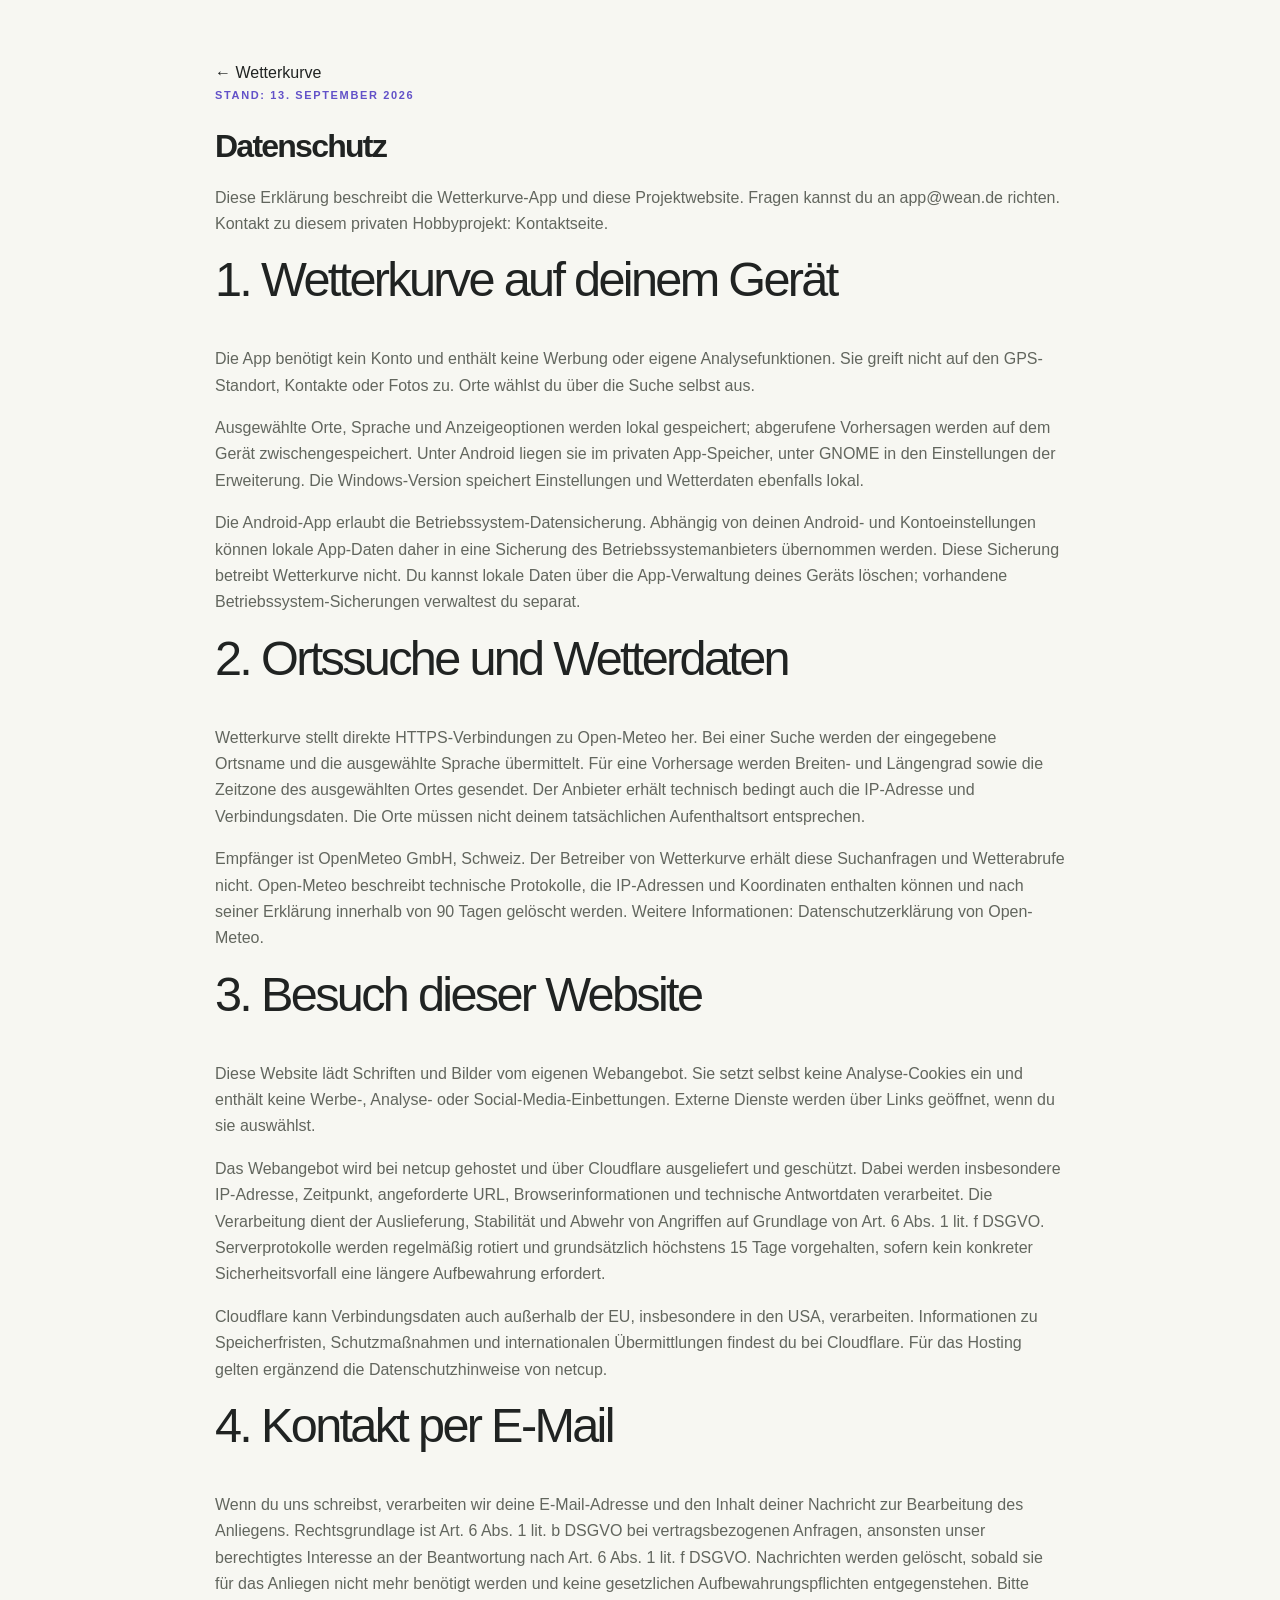
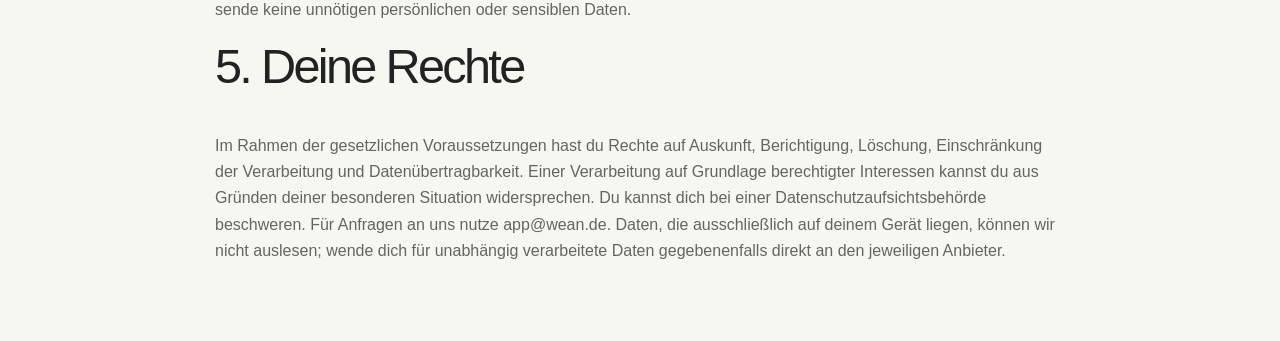
==== website/public/privacy.html @ 94b2d330 "Keep app website with project and update German tutorial chapters" ====
<!doctype html><html lang="de"><head><meta charset="utf-8"><meta name="viewport" content="width=device-width,initial-scale=1"><title>Datenschutz – Wetterkurve</title><link rel="stylesheet" href="style.css"></head><body><main class="wrap" style="max-width:850px;padding-block:60px"><a href="index.html">← Wetterkurve</a><p class="eyebrow">Stand: 13. September 2026</p><h1>Datenschutz</h1><p>Diese Erklärung beschreibt die Wetterkurve-App und diese Projektwebsite. Fragen kannst du an <a href="mailto:app@wean.de">app@wean.de</a> richten. Kontakt zu diesem privaten Hobbyprojekt: <a href="kontakt.html">Kontaktseite</a>.</p><h2>1. Wetterkurve auf deinem Gerät</h2><p>Die App benötigt kein Konto und enthält keine Werbung oder eigene Analysefunktionen. Sie greift nicht auf den GPS-Standort, Kontakte oder Fotos zu. Orte wählst du über die Suche selbst aus.</p><p>Ausgewählte Orte, Sprache und Anzeigeoptionen werden lokal gespeichert; abgerufene Vorhersagen werden auf dem Gerät zwischengespeichert. Unter Android liegen sie im privaten App-Speicher, unter GNOME in den Einstellungen der Erweiterung. Die Windows-Version speichert Einstellungen und Wetterdaten ebenfalls lokal.</p><p>Die Android-App erlaubt die Betriebssystem-Datensicherung. Abhängig von deinen Android- und Kontoeinstellungen können lokale App-Daten daher in eine Sicherung des Betriebssystemanbieters übernommen werden. Diese Sicherung betreibt Wetterkurve nicht. Du kannst lokale Daten über die App-Verwaltung deines Geräts löschen; vorhandene Betriebssystem-Sicherungen verwaltest du separat.</p><h2>2. Ortssuche und Wetterdaten</h2><p>Wetterkurve stellt direkte HTTPS-Verbindungen zu Open-Meteo her. Bei einer Suche werden der eingegebene Ortsname und die ausgewählte Sprache übermittelt. Für eine Vorhersage werden Breiten- und Längengrad sowie die Zeitzone des ausgewählten Ortes gesendet. Der Anbieter erhält technisch bedingt auch die IP-Adresse und Verbindungsdaten. Die Orte müssen nicht deinem tatsächlichen Aufenthaltsort entsprechen.</p><p>Empfänger ist OpenMeteo GmbH, Schweiz. Der Betreiber von Wetterkurve erhält diese Suchanfragen und Wetterabrufe nicht. Open-Meteo beschreibt technische Protokolle, die IP-Adressen und Koordinaten enthalten können und nach seiner Erklärung innerhalb von 90 Tagen gelöscht werden. Weitere Informationen: <a href="https://open-meteo.com/en/terms#privacy">Datenschutzerklärung von Open-Meteo</a>.</p><h2>3. Besuch dieser Website</h2><p>Diese Website lädt Schriften und Bilder vom eigenen Webangebot. Sie setzt selbst keine Analyse-Cookies ein und enthält keine Werbe-, Analyse- oder Social-Media-Einbettungen. Externe Dienste werden über Links geöffnet, wenn du sie auswählst.</p><p>Das Webangebot wird bei netcup gehostet und über Cloudflare ausgeliefert und geschützt. Dabei werden insbesondere IP-Adresse, Zeitpunkt, angeforderte URL, Browserinformationen und technische Antwortdaten verarbeitet. Die Verarbeitung dient der Auslieferung, Stabilität und Abwehr von Angriffen auf Grundlage von Art. 6 Abs. 1 lit. f DSGVO. Serverprotokolle werden regelmäßig rotiert und grundsätzlich höchstens 15 Tage vorgehalten, sofern kein konkreter Sicherheitsvorfall eine längere Aufbewahrung erfordert.</p><p>Cloudflare kann Verbindungsdaten auch außerhalb der EU, insbesondere in den USA, verarbeiten. Informationen zu Speicherfristen, Schutzmaßnahmen und internationalen Übermittlungen findest du bei <a href="https://www.cloudflare.com/privacypolicy/">Cloudflare</a>. Für das Hosting gelten ergänzend die <a href="https://www.netcup.com/de/kontakt/datenschutzerklaerung">Datenschutzhinweise von netcup</a>.</p><h2>4. Kontakt per E-Mail</h2><p>Wenn du uns schreibst, verarbeiten wir deine E-Mail-Adresse und den Inhalt deiner Nachricht zur Bearbeitung des Anliegens. Rechtsgrundlage ist Art. 6 Abs. 1 lit. b DSGVO bei vertragsbezogenen Anfragen, ansonsten unser berechtigtes Interesse an der Beantwortung nach Art. 6 Abs. 1 lit. f DSGVO. Nachrichten werden gelöscht, sobald sie für das Anliegen nicht mehr benötigt werden und keine gesetzlichen Aufbewahrungspflichten entgegenstehen. Bitte sende keine unnötigen persönlichen oder sensiblen Daten.</p><h2>5. Deine Rechte</h2><p>Im Rahmen der gesetzlichen Voraussetzungen hast du Rechte auf Auskunft, Berichtigung, Löschung, Einschränkung der Verarbeitung und Datenübertragbarkeit. Einer Verarbeitung auf Grundlage berechtigter Interessen kannst du aus Gründen deiner besonderen Situation widersprechen. Du kannst dich bei einer Datenschutzaufsichtsbehörde beschweren. Für Anfragen an uns nutze <a href="mailto:app@wean.de">app@wean.de</a>. Daten, die ausschließlich auf deinem Gerät liegen, können wir nicht auslesen; wende dich für unabhängig verarbeitete Daten gegebenenfalls direkt an den jeweiligen Anbieter.</p></main></body></html>
---- website/public/style.css ----
:root{--paper:#f7f7f2;--ink:#202322;--muted:#62665e;--line:#dedfd7;--purple:#6251c8;--tint:#eeedf8;--lime:#dfedbf}*{box-sizing:border-box}html{scroll-behavior:smooth;scroll-padding-top:104px}body{margin:0;background:var(--paper);color:var(--ink);font:16px/1.65 Arial,Helvetica,sans-serif}a{color:inherit;text-decoration:none}button{font:inherit;cursor:pointer}a,button,summary{-webkit-tap-highlight-color:transparent}a:focus-visible,button:focus-visible,summary:focus-visible{outline:3px solid var(--purple);outline-offset:6px}img{max-width:100%;display:block;height:auto}h1,h2,h3,p{margin-top:0}h1,h2,h3{line-height:1.08;letter-spacing:-.055em}h2{font-size:clamp(32px,3.8vw,52px);font-weight:500}h3{font-size:27px;font-weight:500}p{color:var(--muted)}.wrap{width:min(1240px,calc(100% - 96px));margin-inline:auto}.site-header{position:sticky;top:0;z-index:10;border-bottom:1px solid var(--line);background:rgba(247,247,242,.96);backdrop-filter:blur(16px)}.header-inner{max-width:1440px;margin:auto;padding:18px 48px;display:flex;align-items:center;justify-content:space-between;gap:20px}.brand{display:flex;align-items:center;font-size:23px;letter-spacing:-1px;font-weight:700;color:var(--ink);white-space:nowrap}.brand img{margin-right:10px;border-radius:9px}.brand-dot{color:var(--purple)}nav{display:flex;gap:30px;font-size:14px}.header-get{font-weight:700}.header-get span{color:var(--purple);margin-left:8px}.hero{min-height:740px;display:grid;grid-template-columns:1.15fr 1fr;align-items:center;gap:40px;padding-block:60px 75px}.eyebrow{font-size:11px;font-weight:700;letter-spacing:.15em;text-transform:uppercase;color:var(--purple);margin-bottom:24px}.status-dot{display:inline-block;width:7px;height:7px;border-radius:100%;background:var(--purple);margin-right:7px}.hero h1{font-size:clamp(62px,7.3vw,104px);font-weight:500;margin-bottom:28px}.hero h1 em{font-family:Georgia,serif;font-weight:400;color:var(--purple);letter-spacing:-.06em}.hero-description{font-size:20px;line-height:1.6;margin-bottom:30px}.hero-actions{display:flex;gap:12px;flex-wrap:wrap;align-items:center}.button{display:inline-flex;align-items:center;justify-content:center;gap:20px;padding:14px 21px;border-radius:8px;font-size:14px;font-weight:600;line-height:1.5;transition:transform .15s,background .15s}.button:hover{transform:translateY(-2px)}.primary{background:var(--ink);color:#fff}.primary:hover{background:var(--purple)}.secondary{border:1px solid #c9ccc1;background:transparent}.small{font-size:12px;line-height:1.6;margin-top:18px;margin-bottom:0}.hero-visual{height:585px;position:relative;display:grid;place-items:center;background:radial-gradient(ellipse at center,#e9e5f7 0%,#edeee0 53%,transparent 72%)}.phone{display:block;position:relative;background:#191a20;border:7px solid #292b32;border-radius:35px;overflow:hidden;box-shadow:0 2px 0 2px #92939b,0 18px 34px #26253f17;aspect-ratio:9/20}.phone:after{content:"";position:absolute;top:8px;left:50%;width:10px;height:10px;background:#17181c;border:2px solid #343641;border-radius:50%;transform:translateX(-50%);pointer-events:none}.phone img{width:100%;height:100%;object-fit:contain}.hero-phone{width:236px;transform:rotate(5deg);box-shadow:0 2px 0 2px #92939b,18px 35px 45px #292b3229}.orbit-label{position:absolute;background:var(--paper);z-index:1;border:1px solid var(--line);border-radius:7px;font-size:10px;letter-spacing:.1em;font-weight:700;padding:11px 15px;box-shadow:0 5px 20px #20232208}.orbit-label span{font-size:18px;color:var(--purple);margin-right:8px}.label-top{left:0;top:125px;transform:rotate(-5deg)}.label-bottom{right:0;bottom:95px;transform:rotate(4deg);background:var(--lime)}.visual-index{position:absolute;bottom:0;font-size:9px;letter-spacing:.22em;color:var(--muted)}.principles{border-block:1px solid var(--line);padding:21px 0}.principles .wrap{display:flex;justify-content:space-between;gap:15px;font-size:12px}.principles span:before{content:"✦";color:var(--purple);margin-right:12px}.tutorial{display:grid;grid-template-columns:1fr 1fr;gap:80px;align-items:center;padding-block:100px}.tutorial h2{font-size:44px}.tutorial p{max-width:480px}.text-link{font-size:14px;font-weight:600;display:inline-block;color:var(--purple);border-bottom:1px solid #6251c84d;padding-bottom:3px}.tutorial .text-link{display:block;width:max-content;margin-top:16px}.tutorial-art{position:relative;background:#10121c;border-radius:16px;overflow:hidden;box-shadow:0 12px 30px #27243812}.tutorial-art img{width:100%}.big-play{position:absolute;top:50%;left:50%;transform:translate(-50%,-60%);border-radius:50%;background:var(--lime);color:var(--ink);width:62px;height:62px;display:grid;place-items:center;font-size:20px;box-shadow:0 0 0 8px #ffffff1c}.tutorial-caption{display:flex;justify-content:space-between;padding:18px 22px;border-top:1px solid #ffffff20;color:#fff;font-size:12px}.tutorial-caption span{color:#b6b4c3}.duration{opacity:.7;font-size:12px;font-weight:400}.features-heading{border-top:1px solid var(--line);padding-top:78px}.features-heading h2{margin-bottom:18px}.feature-layout{display:grid;grid-template-columns:225px minmax(0,1fr);gap:50px;align-items:start;padding-block:32px 90px}.feature-layout aside{position:sticky;top:110px;padding-top:15px}.feature-layout details summary{font-size:11px;text-transform:uppercase;letter-spacing:.12em;font-weight:700;margin-bottom:18px;cursor:pointer}.feature-layout details nav{display:flex;flex-direction:column;gap:3px}.feature-layout aside a{display:flex;align-items:baseline;gap:12px;font-size:12px;padding:9px 10px;border-radius:5px;color:var(--muted)}.feature-layout aside a span{font-size:10px;opacity:.55;font-variant-numeric:tabular-nums}.feature-layout aside a:hover,.feature-layout aside a[aria-current=true]{color:var(--purple);background:#eae8f2}.feature{display:grid;grid-template-columns:minmax(0,1fr) 220px;gap:42px;align-items:center;border-top:1px solid var(--line);padding:50px 32px;margin-bottom:24px;min-height:580px;border-radius:12px;scroll-margin-top:6px}.feature:nth-child(3n+1){background:#eeedf5;border-top-color:transparent}.feature:nth-child(3n+2){background:#eef0e5;border-top-color:transparent}.feature h2{font-size:clamp(32px,3vw,42px);max-width:440px;margin-bottom:24px}.feature .eyebrow{font-size:10px;margin-bottom:18px;line-height:1.6}.description{font-size:16px;line-height:1.8;margin-bottom:22px}.feature-note{font-size:12px;line-height:1.6;color:#62665e;border-left:2px solid #c9c3e5;padding-left:12px;margin-bottom:28px}.watch{display:inline-flex;align-items:center;gap:12px;font-size:13px;font-weight:700}.play{border:1px solid #c3bcd9;width:38px;height:38px;border-radius:50%;display:grid;place-items:center;font-size:11px;color:var(--purple);transition:background .15s}.watch:hover .play{background:var(--purple);color:#fff}.video-hint{font-size:10px;margin:8px 0 0 50px}.feature figure{margin:0;text-align:center}.feature .phone{width:210px;margin:auto;border-width:6px;border-radius:30px;transition:transform .2s}.feature .phone:hover{transform:translateY(-4px)}figcaption{color:var(--muted);font-size:10px;margin-top:16px}figcaption span{margin-left:6px}.story{display:grid;grid-template-columns:1fr 1fr;column-gap:90px;padding-block:85px;border-top:1px solid var(--line)}.story>.eyebrow{grid-column:1/-1}.story h2{font-size:52px}.story p{font-size:17px;line-height:1.8}.desktop{padding-block:65px 90px;border-top:1px solid var(--line)}.desktop h2{max-width:520px}.desktop-options{display:grid;grid-template-columns:1fr 1fr;gap:30px}.desktop-options article{padding:30px;background:#eceee4;border-radius:12px}.desktop-options h3{margin:18px 0}.desktop-options p{max-width:470px}.privacy{padding:64px 70px;background:#eae7f5;border-radius:18px;text-align:center}.privacy h2{max-width:730px;margin-inline:auto}.privacy>p:not(.eyebrow){max-width:720px;margin-inline:auto}.data-flow{display:flex;justify-content:center;align-items:center;gap:22px;margin:36px 0;font-size:14px}.data-flow span:not(:nth-child(2)){background:#ffffff80;padding:16px 24px;border:1px solid #d2cce3;border-radius:8px}.closing{text-align:center;padding-block:100px}.closing .hero-actions{justify-content:center;margin-top:25px}.footer{border-top:1px solid var(--line);padding-block:28px;display:flex;align-items:center;justify-content:space-between;gap:25px;flex-wrap:wrap}.footer p{font-size:11px;margin:0}.footer nav{font-size:12px;gap:20px}.skip{position:fixed;left:10px;top:-100px;background:white;padding:14px;z-index:100}.skip:focus{top:10px}.sr-only{position:absolute;width:1px;height:1px;padding:0;margin:-1px;overflow:hidden;clip:rect(0,0,0,0);white-space:nowrap;border:0}dialog{background:var(--paper);color:var(--ink);border:1px solid var(--line);border-radius:15px;padding:18px 24px;max-width:calc(100% - 24px);max-height:calc(100dvh - 24px);width:480px;overscroll-behavior:contain}dialog::backdrop{background:#11131cd9;backdrop-filter:blur(5px)}.dialog-top{display:flex;justify-content:space-between;gap:16px;align-items:center;margin-bottom:14px}.dialog-top h2{font-size:19px;letter-spacing:-.025em;margin:0}.close{border:1px solid var(--line);background:transparent;border-radius:50%;width:38px;height:38px;flex-shrink:0}.media-frame{aspect-ratio:9/20;width:min(100%,calc((100dvh - 190px)*.45));min-width:200px;margin-inline:auto;background:#10121c;border-radius:8px;overflow:hidden}.media-frame iframe{width:100%;height:100%;border:0;display:block}.media-image{height:auto;max-height:calc(100dvh - 155px);width:auto;max-width:100%;margin:auto;border:6px solid #292b32;border-radius:24px}#media-caption{font-size:11px;line-height:1.5;margin:12px 0 0}#media-caption a{text-decoration:underline}.policy{padding-block:70px;max-width:960px}.policy .section-kicker{color:var(--purple);text-transform:uppercase;font-size:12px;letter-spacing:.12em}.policy .detail-card{padding-block:18px;border-top:1px solid var(--line)}.policy h3{font-size:24px;margin-bottom:15px}.policy a{color:var(--purple);text-decoration:underline}.policy ul{color:var(--muted)}
@media(min-width:1600px){.hero{min-height:790px}.hero-visual{height:630px}.hero-phone{width:255px}}
@media(max-width:1100px){.wrap{width:calc(100% - 64px)}.header-inner{padding-inline:32px}.hero{gap:15px}.hero h1{font-size:76px}.hero-actions{gap:10px}.button{padding:13px 16px;font-size:13px}.orbit-label{font-size:8px;padding:8px 10px}.label-top{left:-5px}.label-bottom{right:-5px}.tutorial{gap:45px}.feature-layout{grid-template-columns:180px minmax(0,1fr);gap:25px}.feature{padding:35px 24px;gap:25px;grid-template-columns:minmax(0,1fr) 180px}.feature .phone{width:174px;border-radius:26px}.feature h2{font-size:34px}.feature-layout aside a{font-size:11px;padding-inline:4px}.story{gap:35px}}
@media(max-width:850px){.hero h1{font-size:65px}.hero-visual{height:520px}.hero-phone{width:205px}.hero-description{font-size:17px}.hero .eyebrow{font-size:9px}.principles .wrap{flex-wrap:wrap;justify-content:center;column-gap:35px}.tutorial{gap:25px;padding-block:70px}.tutorial h2{font-size:36px}.feature-layout{display:block;padding-top:12px}.feature-layout aside{position:static;margin-bottom:24px;padding:15px 18px;background:#eceee4;border-radius:8px}.feature-layout details nav{display:grid;grid-template-columns:1fr 1fr;gap:2px}.feature-layout details summary{margin-bottom:12px}.feature-layout aside a{padding:7px;font-size:12px}.feature{grid-template-columns:minmax(0,1fr) 230px;padding:42px;gap:42px}.feature .phone{width:216px}.feature h2{font-size:40px}.story h2{font-size:40px}.privacy{padding:40px}}
@media(max-width:600px){html{scroll-padding-top:84px}.wrap{width:calc(100% - 40px)}.header-inner{padding:14px 20px;gap:12px}.brand{font-size:21px}.brand img{width:28px;height:28px;margin-right:7px}.site-header nav{gap:17px;font-size:12px}.site-header nav a:nth-child(3),.site-header .header-get{display:none}.hero{grid-template-columns:1fr;padding-block:45px 30px;gap:25px;text-align:center;min-height:0}.hero h1{font-size:68px;line-height:1;letter-spacing:-.065em;margin-bottom:22px}.hero .eyebrow{font-size:10px;margin-bottom:23px}.hero-description{font-size:17px;margin-bottom:24px}.hero .hero-actions{justify-content:center;gap:10px}.button{font-size:12px;padding:13px 15px;gap:12px}.hero .small{font-size:11px;margin-top:16px}.hero-visual{height:480px;width:min(100%,390px);margin:auto}.hero-phone{width:188px}.label-top{top:102px;left:2px}.label-bottom{bottom:85px;right:0}.visual-index{bottom:9px;font-size:8px}.principles{padding-block:18px}.principles .wrap{display:grid;grid-template-columns:1fr 1fr;gap:12px;font-size:10px}.principles span:before{margin-right:6px}.tutorial{grid-template-columns:1fr;padding-block:56px;gap:28px}.tutorial h2{font-size:39px}.tutorial p{font-size:15px}.tutorial .small{font-size:11px}.tutorial-caption{padding:16px;font-size:11px}.features-heading{padding-top:48px}.features-heading h2{font-size:36px}.features-heading>p:last-child{font-size:14px}.feature-layout aside a{font-size:10px;gap:8px}.feature-layout details nav{column-gap:5px}.feature{grid-template-columns:1fr;gap:30px;padding:30px 24px;margin-bottom:18px}.feature h2{font-size:37px;max-width:100%}.description{font-size:15px;line-height:1.7}.feature-note{font-size:11px;margin-bottom:22px}.feature .phone{width:210px}.feature figure{margin-bottom:3px}.feature-layout{padding-bottom:40px}.story{grid-template-columns:1fr;gap:0;padding-block:52px}.story>.eyebrow{font-size:10px}.story h2{font-size:40px}.story p{font-size:15px}.desktop{padding-block:48px}.desktop h2{font-size:38px}.desktop-options{grid-template-columns:1fr;gap:18px}.desktop-options article{padding:25px}.desktop-options p{font-size:14px}.privacy{padding:33px 23px;border-radius:12px}.privacy h2{font-size:34px}.privacy>p:not(.eyebrow){font-size:14px}.data-flow{font-size:12px;gap:10px;flex-wrap:wrap;margin-block:24px}.data-flow span:not(:nth-child(2)){padding:12px 14px}.closing{padding-block:65px}.closing h2{font-size:37px}.footer{gap:18px;flex-direction:column;align-items:flex-start}.footer p{font-size:10px}dialog{padding:16px}.dialog-top h2{font-size:17px}.policy{padding-block:45px}.policy h2{font-size:36px}.policy h3{font-size:24px}.policy p,.policy li{font-size:15px}}
@media(prefers-reduced-motion:reduce){html{scroll-behavior:auto}*,*:before,*:after{transition:none!important}}

.policy h1{font-size:clamp(36px,5vw,56px);font-weight:500}

button.watch,button.tutorial-art{cursor:pointer;font:inherit}button.watch{background:none;border:0}button.tutorial-art{padding:0;border:0}button.tutorial-art>img{object-fit:contain;max-height:360px;background:#eeeef4}#media-content video{display:block;max-width:100%;max-height:78vh;margin:auto}#media-content img{display:block;max-width:100%;max-height:78vh;object-fit:contain;margin:auto}
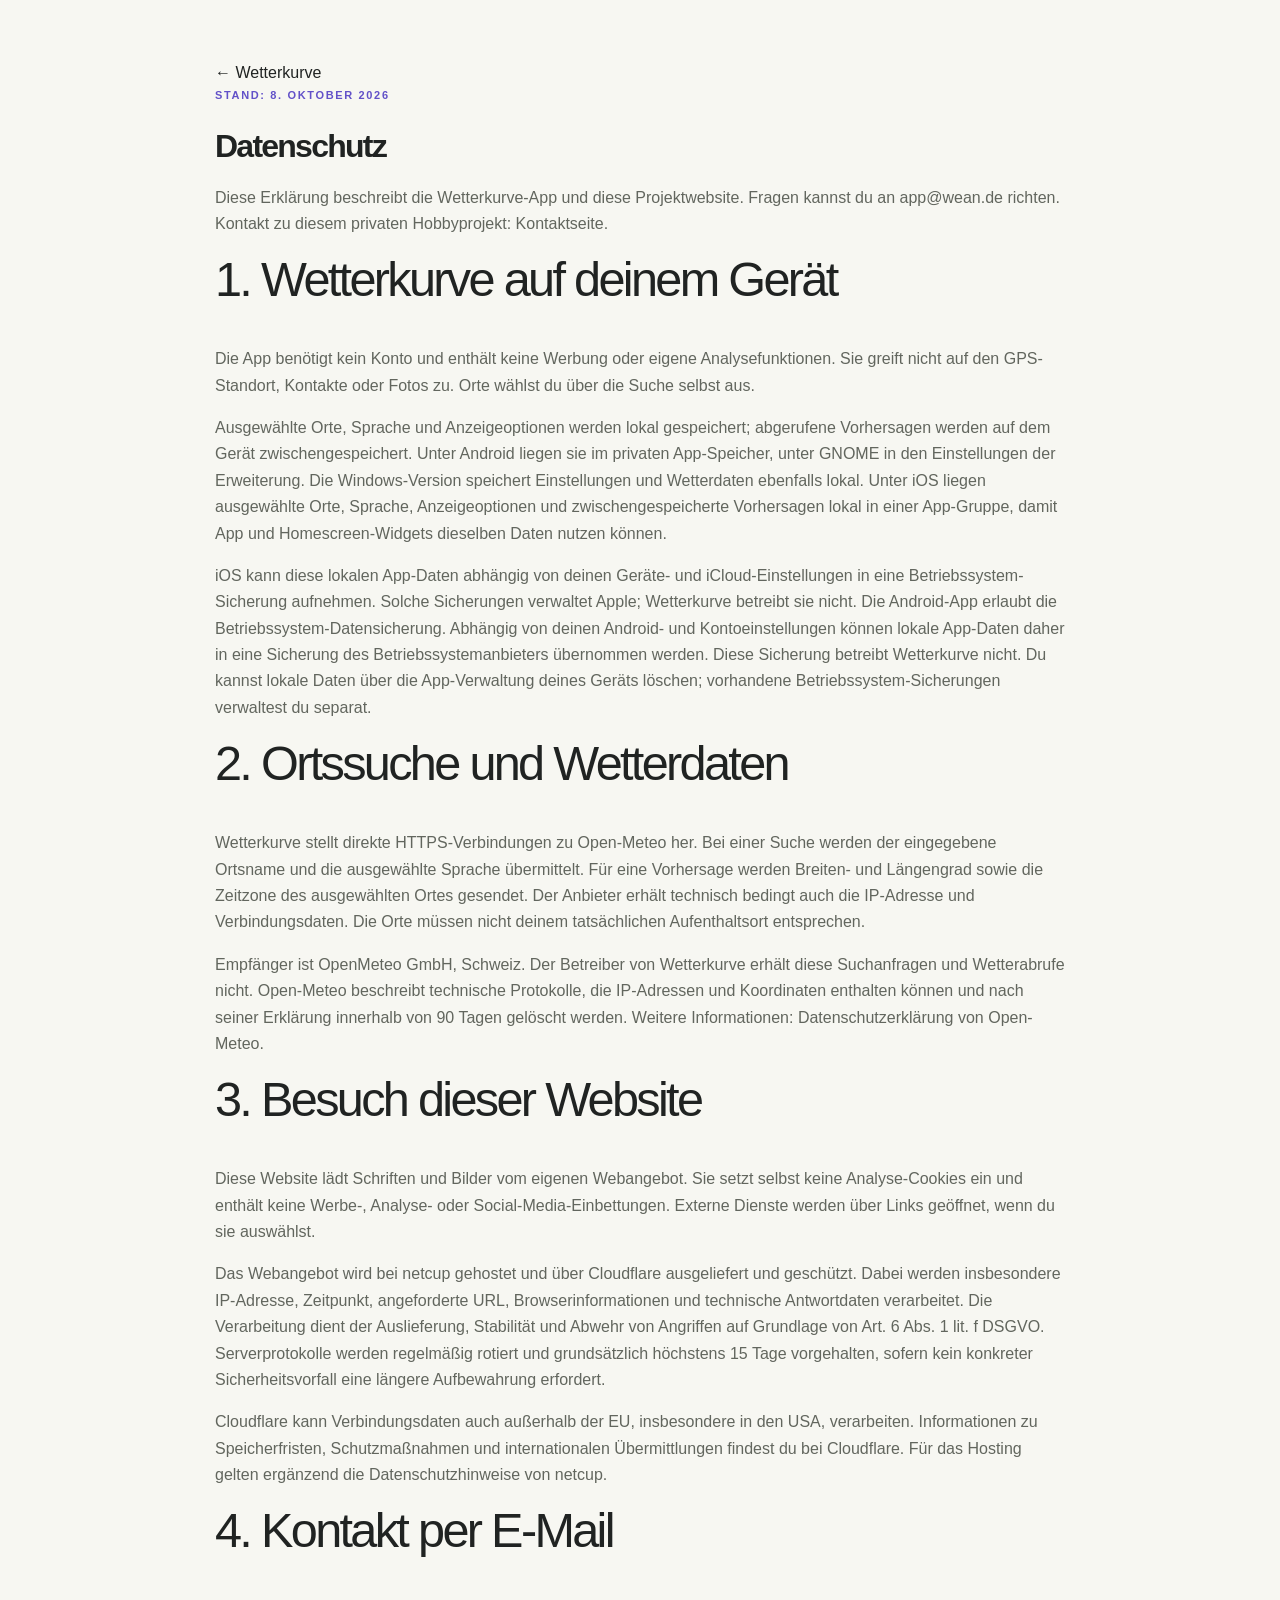
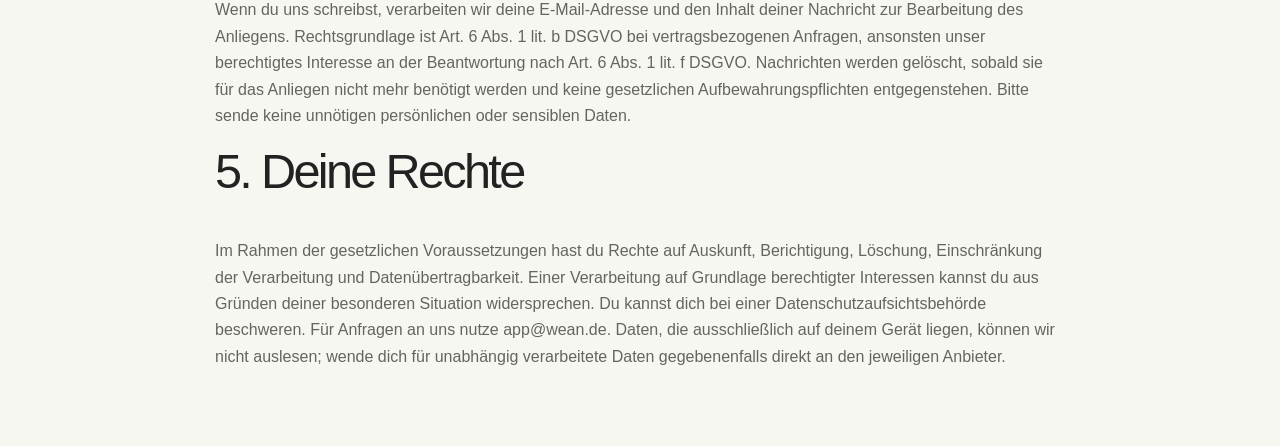
==== commit f4260ba8: "Release current Wetterkurve source 1.1.30" ====
--- a/website/public/privacy.html
+++ b/website/public/privacy.html
@@ -1 +1 @@
-<!doctype html><html lang="de"><head><meta charset="utf-8"><meta name="viewport" content="width=device-width,initial-scale=1"><title>Datenschutz – Wetterkurve</title><link rel="stylesheet" href="style.css"></head><body><main class="wrap" style="max-width:850px;padding-block:60px"><a href="index.html">← Wetterkurve</a><p class="eyebrow">Stand: 13. September 2026</p><h1>Datenschutz</h1><p>Diese Erklärung beschreibt die Wetterkurve-App und diese Projektwebsite. Fragen kannst du an <a href="mailto:app@wean.de">app@wean.de</a> richten. Kontakt zu diesem privaten Hobbyprojekt: <a href="kontakt.html">Kontaktseite</a>.</p><h2>1. Wetterkurve auf deinem Gerät</h2><p>Die App benötigt kein Konto und enthält keine Werbung oder eigene Analysefunktionen. Sie greift nicht auf den GPS-Standort, Kontakte oder Fotos zu. Orte wählst du über die Suche selbst aus.</p><p>Ausgewählte Orte, Sprache und Anzeigeoptionen werden lokal gespeichert; abgerufene Vorhersagen werden auf dem Gerät zwischengespeichert. Unter Android liegen sie im privaten App-Speicher, unter GNOME in den Einstellungen der Erweiterung. Die Windows-Version speichert Einstellungen und Wetterdaten ebenfalls lokal.</p><p>Die Android-App erlaubt die Betriebssystem-Datensicherung. Abhängig von deinen Android- und Kontoeinstellungen können lokale App-Daten daher in eine Sicherung des Betriebssystemanbieters übernommen werden. Diese Sicherung betreibt Wetterkurve nicht. Du kannst lokale Daten über die App-Verwaltung deines Geräts löschen; vorhandene Betriebssystem-Sicherungen verwaltest du separat.</p><h2>2. Ortssuche und Wetterdaten</h2><p>Wetterkurve stellt direkte HTTPS-Verbindungen zu Open-Meteo her. Bei einer Suche werden der eingegebene Ortsname und die ausgewählte Sprache übermittelt. Für eine Vorhersage werden Breiten- und Längengrad sowie die Zeitzone des ausgewählten Ortes gesendet. Der Anbieter erhält technisch bedingt auch die IP-Adresse und Verbindungsdaten. Die Orte müssen nicht deinem tatsächlichen Aufenthaltsort entsprechen.</p><p>Empfänger ist OpenMeteo GmbH, Schweiz. Der Betreiber von Wetterkurve erhält diese Suchanfragen und Wetterabrufe nicht. Open-Meteo beschreibt technische Protokolle, die IP-Adressen und Koordinaten enthalten können und nach seiner Erklärung innerhalb von 90 Tagen gelöscht werden. Weitere Informationen: <a href="https://open-meteo.com/en/terms#privacy">Datenschutzerklärung von Open-Meteo</a>.</p><h2>3. Besuch dieser Website</h2><p>Diese Website lädt Schriften und Bilder vom eigenen Webangebot. Sie setzt selbst keine Analyse-Cookies ein und enthält keine Werbe-, Analyse- oder Social-Media-Einbettungen. Externe Dienste werden über Links geöffnet, wenn du sie auswählst.</p><p>Das Webangebot wird bei netcup gehostet und über Cloudflare ausgeliefert und geschützt. Dabei werden insbesondere IP-Adresse, Zeitpunkt, angeforderte URL, Browserinformationen und technische Antwortdaten verarbeitet. Die Verarbeitung dient der Auslieferung, Stabilität und Abwehr von Angriffen auf Grundlage von Art. 6 Abs. 1 lit. f DSGVO. Serverprotokolle werden regelmäßig rotiert und grundsätzlich höchstens 15 Tage vorgehalten, sofern kein konkreter Sicherheitsvorfall eine längere Aufbewahrung erfordert.</p><p>Cloudflare kann Verbindungsdaten auch außerhalb der EU, insbesondere in den USA, verarbeiten. Informationen zu Speicherfristen, Schutzmaßnahmen und internationalen Übermittlungen findest du bei <a href="https://www.cloudflare.com/privacypolicy/">Cloudflare</a>. Für das Hosting gelten ergänzend die <a href="https://www.netcup.com/de/kontakt/datenschutzerklaerung">Datenschutzhinweise von netcup</a>.</p><h2>4. Kontakt per E-Mail</h2><p>Wenn du uns schreibst, verarbeiten wir deine E-Mail-Adresse und den Inhalt deiner Nachricht zur Bearbeitung des Anliegens. Rechtsgrundlage ist Art. 6 Abs. 1 lit. b DSGVO bei vertragsbezogenen Anfragen, ansonsten unser berechtigtes Interesse an der Beantwortung nach Art. 6 Abs. 1 lit. f DSGVO. Nachrichten werden gelöscht, sobald sie für das Anliegen nicht mehr benötigt werden und keine gesetzlichen Aufbewahrungspflichten entgegenstehen. Bitte sende keine unnötigen persönlichen oder sensiblen Daten.</p><h2>5. Deine Rechte</h2><p>Im Rahmen der gesetzlichen Voraussetzungen hast du Rechte auf Auskunft, Berichtigung, Löschung, Einschränkung der Verarbeitung und Datenübertragbarkeit. Einer Verarbeitung auf Grundlage berechtigter Interessen kannst du aus Gründen deiner besonderen Situation widersprechen. Du kannst dich bei einer Datenschutzaufsichtsbehörde beschweren. Für Anfragen an uns nutze <a href="mailto:app@wean.de">app@wean.de</a>. Daten, die ausschließlich auf deinem Gerät liegen, können wir nicht auslesen; wende dich für unabhängig verarbeitete Daten gegebenenfalls direkt an den jeweiligen Anbieter.</p></main></body></html>+<!doctype html><html lang="de"><head><meta charset="utf-8"><meta name="viewport" content="width=device-width,initial-scale=1"><title>Datenschutz – Wetterkurve</title><link rel="stylesheet" href="style.css"></head><body><main class="wrap" style="max-width:850px;padding-block:60px"><a href="index.html">← Wetterkurve</a><p class="eyebrow">Stand: 8. Oktober 2026</p><h1>Datenschutz</h1><p>Diese Erklärung beschreibt die Wetterkurve-App und diese Projektwebsite. Fragen kannst du an <a href="mailto:app@wean.de">app@wean.de</a> richten. Kontakt zu diesem privaten Hobbyprojekt: <a href="kontakt.html">Kontaktseite</a>.</p><h2>1. Wetterkurve auf deinem Gerät</h2><p>Die App benötigt kein Konto und enthält keine Werbung oder eigene Analysefunktionen. Sie greift nicht auf den GPS-Standort, Kontakte oder Fotos zu. Orte wählst du über die Suche selbst aus.</p><p>Ausgewählte Orte, Sprache und Anzeigeoptionen werden lokal gespeichert; abgerufene Vorhersagen werden auf dem Gerät zwischengespeichert. Unter Android liegen sie im privaten App-Speicher, unter GNOME in den Einstellungen der Erweiterung. Die Windows-Version speichert Einstellungen und Wetterdaten ebenfalls lokal. Unter iOS liegen ausgewählte Orte, Sprache, Anzeigeoptionen und zwischengespeicherte Vorhersagen lokal in einer App-Gruppe, damit App und Homescreen-Widgets dieselben Daten nutzen können.</p><p>iOS kann diese lokalen App-Daten abhängig von deinen Geräte- und iCloud-Einstellungen in eine Betriebssystem-Sicherung aufnehmen. Solche Sicherungen verwaltet Apple; Wetterkurve betreibt sie nicht. Die Android-App erlaubt die Betriebssystem-Datensicherung. Abhängig von deinen Android- und Kontoeinstellungen können lokale App-Daten daher in eine Sicherung des Betriebssystemanbieters übernommen werden. Diese Sicherung betreibt Wetterkurve nicht. Du kannst lokale Daten über die App-Verwaltung deines Geräts löschen; vorhandene Betriebssystem-Sicherungen verwaltest du separat.</p><h2>2. Ortssuche und Wetterdaten</h2><p>Wetterkurve stellt direkte HTTPS-Verbindungen zu Open-Meteo her. Bei einer Suche werden der eingegebene Ortsname und die ausgewählte Sprache übermittelt. Für eine Vorhersage werden Breiten- und Längengrad sowie die Zeitzone des ausgewählten Ortes gesendet. Der Anbieter erhält technisch bedingt auch die IP-Adresse und Verbindungsdaten. Die Orte müssen nicht deinem tatsächlichen Aufenthaltsort entsprechen.</p><p>Empfänger ist OpenMeteo GmbH, Schweiz. Der Betreiber von Wetterkurve erhält diese Suchanfragen und Wetterabrufe nicht. Open-Meteo beschreibt technische Protokolle, die IP-Adressen und Koordinaten enthalten können und nach seiner Erklärung innerhalb von 90 Tagen gelöscht werden. Weitere Informationen: <a href="https://open-meteo.com/en/terms#privacy">Datenschutzerklärung von Open-Meteo</a>.</p><h2>3. Besuch dieser Website</h2><p>Diese Website lädt Schriften und Bilder vom eigenen Webangebot. Sie setzt selbst keine Analyse-Cookies ein und enthält keine Werbe-, Analyse- oder Social-Media-Einbettungen. Externe Dienste werden über Links geöffnet, wenn du sie auswählst.</p><p>Das Webangebot wird bei netcup gehostet und über Cloudflare ausgeliefert und geschützt. Dabei werden insbesondere IP-Adresse, Zeitpunkt, angeforderte URL, Browserinformationen und technische Antwortdaten verarbeitet. Die Verarbeitung dient der Auslieferung, Stabilität und Abwehr von Angriffen auf Grundlage von Art. 6 Abs. 1 lit. f DSGVO. Serverprotokolle werden regelmäßig rotiert und grundsätzlich höchstens 15 Tage vorgehalten, sofern kein konkreter Sicherheitsvorfall eine längere Aufbewahrung erfordert.</p><p>Cloudflare kann Verbindungsdaten auch außerhalb der EU, insbesondere in den USA, verarbeiten. Informationen zu Speicherfristen, Schutzmaßnahmen und internationalen Übermittlungen findest du bei <a href="https://www.cloudflare.com/privacypolicy/">Cloudflare</a>. Für das Hosting gelten ergänzend die <a href="https://www.netcup.com/de/kontakt/datenschutzerklaerung">Datenschutzhinweise von netcup</a>.</p><h2>4. Kontakt per E-Mail</h2><p>Wenn du uns schreibst, verarbeiten wir deine E-Mail-Adresse und den Inhalt deiner Nachricht zur Bearbeitung des Anliegens. Rechtsgrundlage ist Art. 6 Abs. 1 lit. b DSGVO bei vertragsbezogenen Anfragen, ansonsten unser berechtigtes Interesse an der Beantwortung nach Art. 6 Abs. 1 lit. f DSGVO. Nachrichten werden gelöscht, sobald sie für das Anliegen nicht mehr benötigt werden und keine gesetzlichen Aufbewahrungspflichten entgegenstehen. Bitte sende keine unnötigen persönlichen oder sensiblen Daten.</p><h2>5. Deine Rechte</h2><p>Im Rahmen der gesetzlichen Voraussetzungen hast du Rechte auf Auskunft, Berichtigung, Löschung, Einschränkung der Verarbeitung und Datenübertragbarkeit. Einer Verarbeitung auf Grundlage berechtigter Interessen kannst du aus Gründen deiner besonderen Situation widersprechen. Du kannst dich bei einer Datenschutzaufsichtsbehörde beschweren. Für Anfragen an uns nutze <a href="mailto:app@wean.de">app@wean.de</a>. Daten, die ausschließlich auf deinem Gerät liegen, können wir nicht auslesen; wende dich für unabhängig verarbeitete Daten gegebenenfalls direkt an den jeweiligen Anbieter.</p></main></body></html>
